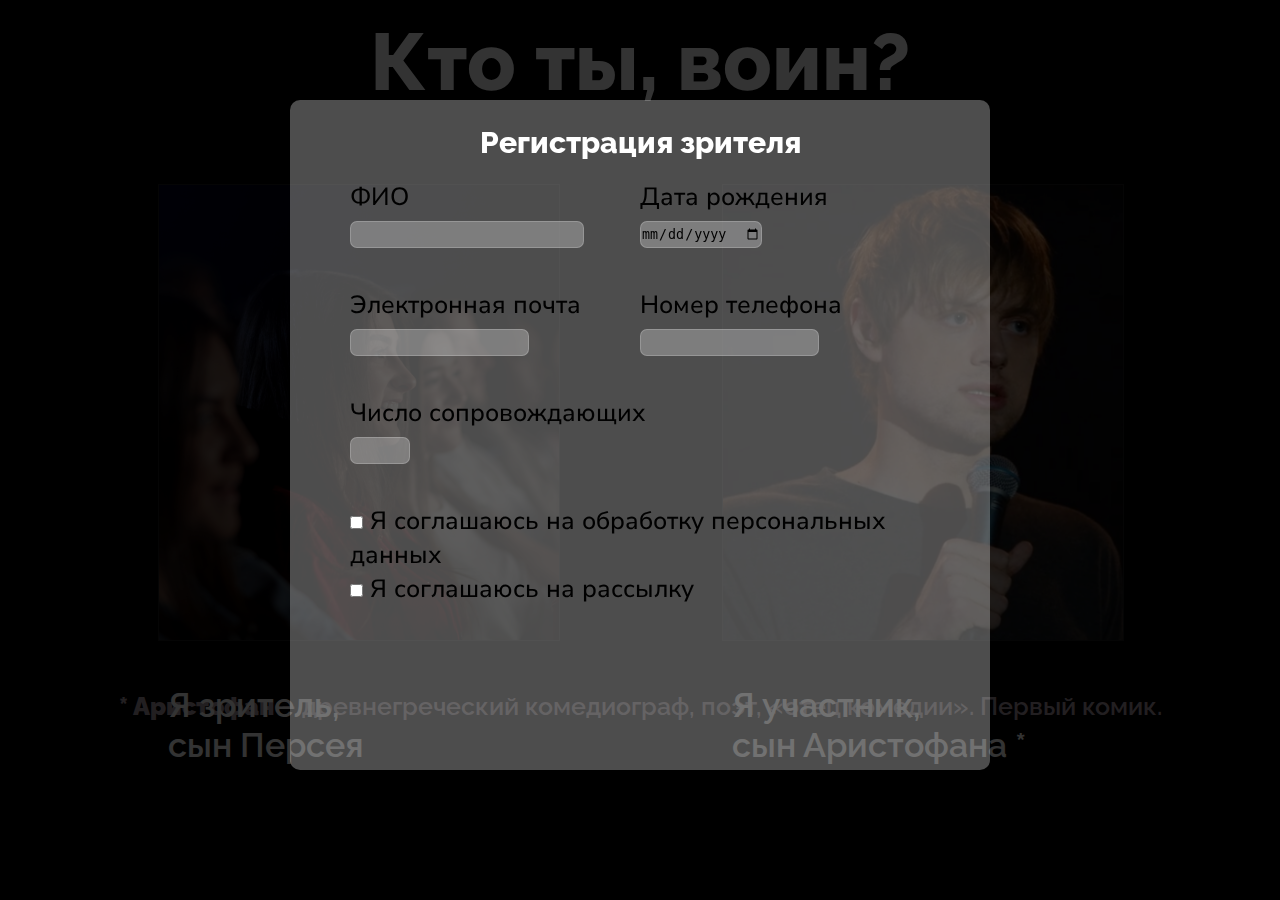
==== registration.html @ 49f952d5 "Продолжение верстки попап-окна регистрации" ====
<!DOCTYPE html>
<html lang="en">
<head>
    <meta charset="UTF-8">
    <meta name="viewport" content="width=device-width, initial-scale=1.0">
    <link rel="stylesheet" type="text/css" href="css/style.css" />
    <title>Document</title>
</head>
<body class="reg_page">
    <h1>Кто ты, воин?</h1>
    <div class="pictures">
        <div class="viewer">
            <a href="#">    
                <div class="img_wrap">                     
                    <img class="pic" src="viewer.png" alt="Я зритель" width="400">
                </div>
            </a> 
            <p>Я зритель,<br>сын Персея</p>                    
        </div>
        <div class="participant">
            <a href="#">      
            <div class="img_wrap">           
                    <img class="pic" src="participant.png" alt="Я участник" width="400">     
            </div>
        </a> 
        <p>Я участник,<br>сын Аристофана *</p>                     
        </div>
    </div>
    <p class="aristophan"><b>* Аристофан</b> – древнегреческий комедиограф, поэт, «отец комедии». Первый комик.</p>


<div class="popup_viewer">
    <div class="popup_content">
        <div class="popup_header">
            <h1>Регистрация зрителя</h1>
        </div>
        <div class="popup_form">
            <form>
                <div class="data">
                    <div class="name_date_block">
                        <div class="input_person_info_block">
                            <p class="input_name">ФИО</p>
                            <input type="text">
                        </div>
                        <div class="input_date_block">
                            <p class="input_date">Дата рождения</p>
                            <input type="date">
                        </div>
                    </div>
                    <div class="communication_block">
                        <div class="input_email_block">
                            <p class="input_email">Электронная почта</p>
                            <input type="email">
                        </div>
                        <div class="input_phone_block">
                            <p class="input_phone">Номер телефона</p>
                            <input type="tel">
                        </div>
                    </div>
                    <div class="input_number_of_friends_block">
                        <p class="input_number">Число сопровождающих</p>
                        <input type="number">
                    </div>
                    <div class="checkboxes">
                        <div class="i_agree_block">
                            <input class="i_agree" type="checkbox" name="agreement">
                            <label for="i_agree">Я соглашаюсь на обработку персональных данных</label>
                        </div>      
                        <div class="i_agree_block">
                            <input class="i_agree2" type="checkbox" name="agreement">
                            <label for="i_agree2">Я соглашаюсь на рассылку</label>
                        </div>                         
                    </div>           
                </div>
            </form>
        </div>
    </div>
</div>

<!-- <div class="popup_participant">
    <div class="popup_content">
        <div class="popup_header">
            <h1>Регистрация участника</h1>
        </div>
        <div class="popup_form">
            <p>форма</p>
        </div>
    </div>
</div> -->

</body>
</html>
---- css/style.css ----
@import url('https://fonts.googleapis.com/css2?family=Koh+Santepheap&family=Oswald&family=Raleway:wght@400;600;800&family=Russo+One&display=swap');
@import url('https://fonts.googleapis.com/css2?family=Nunito+Sans:opsz,wght@6..12,500&display=swap');

* {
    margin: 0;
    padding: 0;
}

html, body {
    width: 100%;
    height: 100%;
    margin: 0 auto;
}

html {
    scroll-behavior: smooth;
}

.first_screen {
    width: 100%;
    height: 100%;
    background-image: url("../main_screen.png");
    background-size:cover;
    background-position: 25% 25%;
}

.top_part {
    display: flex;
    margin-top: -10px;
}

.left, .right {
    width: 50%;
}


header > div {
    text-align: center;
}

.politech {
    color: white;
    font-family: "Koh Santepheap";
    font-weight: 400;
    font-size: 40px;
}

.opened {
    color: white;
    font-family: "Russo One";
    font-weight: 400;
    font-size: 80px;
    text-align: center;
}

.standup {
    color: white;
    font-family: Oswald;
    font-weight: 400;
    font-size: 130px;
    margin-top: -40px;
    text-align: center;
}

.stand, .time {
    color: #CC79FF;
}

.show {
    color: white;
    font-family: "Russo One";
    font-weight: 400;
    text-align: center;
    font-size: 40px;
    margin-top: -20px;
}

.take_part {
    color: white;
    font-family: Raleway;
    font-weight: 400;
    text-align: center;
    margin-top: 10px;
    font-size: 30px;
}

.main_text {
    margin-top: 60px;
}

.button_take_part {
    display: block;
    margin: 50px auto 0 auto;
    width: 40%;
    font-family: Raleway;
    font-weight: 600;
    font-size: 32px;
    text-decoration: none;
    color: white;
    text-align: center;
    border-top: 3px solid white;
    border-bottom: 3px solid white;
    padding: 12px 70px;
    transition: 0.5s;
}

.bottom_part {
    text-align: right;
    padding-right: 5%;
}

.bottom_part > p {
    font-family: "Russo One";
    font-weight: 400;
    font-size: 40px;
    color: white;
}

.button_take_part:hover {
    border-top: 3px solid rgba(90%, 56%, 100%, 0.63);
    border-bottom: 3px solid rgba(90%, 56%, 100%, 0.63);
    color: rgba(90%, 56%, 100%, 0.63);
    transition: 0.5s;
}

.reg_page {
    background-color: black;
}

h1 {
    padding-top: 15px;
    display: block;
    color: white;
    font-family: Raleway;
    font-weight: 800;
    text-align: center;
    font-size: 80px;
}

.pictures {
    display: flex;
    padding-top: 45px;
    justify-content: space-between;
}

.viewer, .participant {
    width: 400;
    color: white;
    padding: 30px;
}

.viewer {
    margin-left: 10%;
}

.participant {
    margin-right: 10%;
}

.img_wrap {
    position: relative;
    color: white;
    width: 400px;
}

.viewer p, .participant p {
    position: absolute;
    display: block;
    padding: 10px;
    top:75%;
    font-family: Raleway;
    font-weight: 600;
    font-size: 34px;
    z-index: 10;
    transition: 0.5s;
}

.pic {
    display: block;
    margin: 0 auto;
    border: 0.5px solid #1c1c1c;
    transition: 0.5s;
}

.viewer:hover img, .participant:hover img {
    transform: scale(1.1);
}

.viewer:hover p, .participant:hover p {
    font-size: 60px;
    color: #7a373e;
}

.aristophan {
    display: block;
    text-align: center;
    color: #ab9aa4;
    margin-top: 20px;
    font-family: Raleway;
    font-weight: 600;
    font-size: 25px;
}

.info_block {
    background-color: black;
}

.location, .comedians, .menu_list {
    display: flex;
    justify-content: space-between;
    color: white;
    font-size: 20px;
    font-family: Raleway;
}

.comedians, .menu_list {
    margin-top: 45px;
}

.location {
    margin-top: 20px;
}

.drinks {
    color: rgba(255, 0, 0, 0.42);
}

.fire_icon {
    width: 30px;
}

.menu_list div:not(:first-child) {
    text-align: center;
}

.info_block {
    padding-left: 30px;
    padding-right: 30px;
    padding-bottom: 10px;
}

.location_pics, .comedians_pics, .menu_items_wrap {
    display: flex;
    justify-content: space-around;
    width: 90%;
}

.menu_items_wrap {
    width: 90%;
}

.arrow_wrap {
    height: 5%;
    align-items: center;
}

.arrow_wrap img {
    width: 40px;
    display: block;
    margin: 0 auto;
}

.popup_viewer, .popup_participant {
    background-color: rgba(0,0,0,0.8);
    height: 100%;
    width: 100%;
    position: fixed;
    top:0;
    left:0;
    z-index: 100;
}

.popup_viewer h1, .popup_participant h1 {
    font-size: 30px;
}

.popup_content {
    background-color: white;
    margin-top:100px;
    margin-left: auto;
    margin-right: auto;
    width: 50%;
    height: 70%;
    border-radius: 10px;
    padding: 10px 30px 30px 30px;
    background-color: rgba(255,255,255,0.3);
}

.popup_form {
    padding-left: 30px;
    padding-right: 30px;
    margin-top: 20px;
    font-family: 'Nunito Sans';
    font-weight: 500;
    font-size: 25px;
}


.name_date_block, .communication_block {
    display: flex;
    justify-content: space-between;
}

.name_date_block div, .communication_block div {
    width: 50%;
}

.input_person_info_block input {
    width: 80%;
}

.data > div {
    margin-top: 20px;
}

.data input {
    height: 25px;
    border-radius: 7px;
    background-color: rgba(255, 255, 255, 0.273);
    border: 1px solid rgba(255, 255, 255, 0.193);
}

.data > div:not(:first-child) {
    margin-top: 40px;
}

.input_number_of_friends_block input {
    width: 10%;
}

.data input[type="radio"]:first-of-type {
    margin-top: 20px;
}

input[type="checkbox"] {
    vertical-align:sub;
}
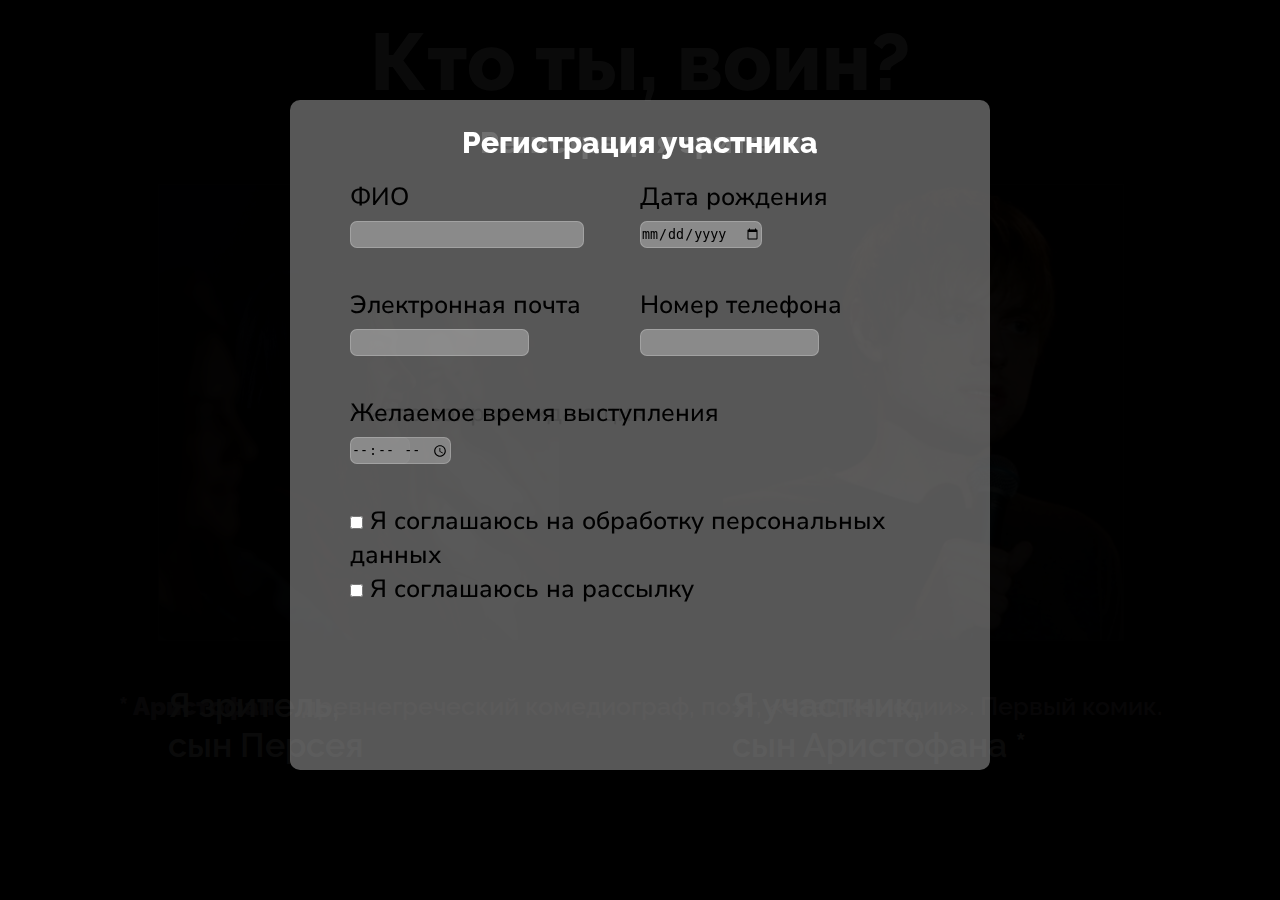
==== commit 2ba65023: "Продолжение верстки попап-окна регистрации" ====
--- a/registration.html
+++ b/registration.html
@@ -77,16 +77,53 @@
     </div>
 </div>
 
-<!-- <div class="popup_participant">
+<div class="popup_participant">
     <div class="popup_content">
         <div class="popup_header">
             <h1>Регистрация участника</h1>
         </div>
         <div class="popup_form">
-            <p>форма</p>
+            <form>
+                <div class="data">
+                    <div class="name_date_block">
+                        <div class="input_person_info_block">
+                            <p class="input_name">ФИО</p>
+                            <input type="text">
+                        </div>
+                        <div class="input_date_block">
+                            <p class="input_date">Дата рождения</p>
+                            <input type="date">
+                        </div>
+                    </div>
+                    <div class="communication_block">
+                        <div class="input_email_block">
+                            <p class="input_email">Электронная почта</p>
+                            <input type="email">
+                        </div>
+                        <div class="input_phone_block">
+                            <p class="input_phone">Номер телефона</p>
+                            <input type="tel">
+                        </div>
+                    </div>
+                    <div class="input_performance_time">
+                        <p class="input_number">Желаемое время выступления</p>
+                        <input type="time">
+                    </div>
+                    <div class="checkboxes">
+                        <div class="i_agree_block">
+                            <input class="i_agree" type="checkbox" name="agreement">
+                            <label for="i_agree">Я соглашаюсь на обработку персональных данных</label>
+                        </div>      
+                        <div class="i_agree_block">
+                            <input class="i_agree2" type="checkbox" name="agreement">
+                            <label for="i_agree2">Я соглашаюсь на рассылку</label>
+                        </div>                         
+                    </div>           
+                </div>
+            </form>
         </div>
     </div>
-</div> -->
+</div>
 
 </body>
 </html>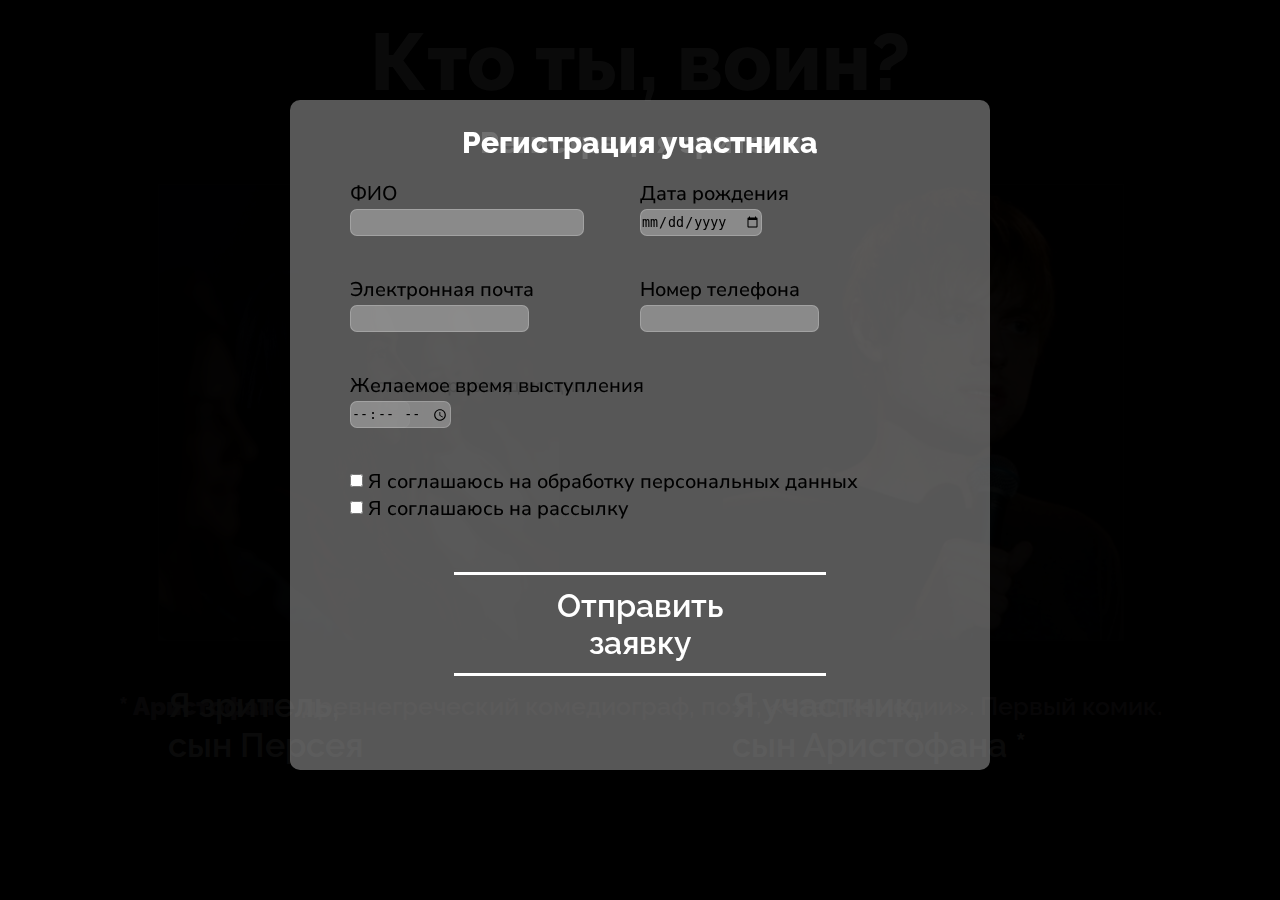
==== commit d3992d78: "/" ====
--- a/registration.html
+++ b/registration.html
@@ -69,7 +69,8 @@
                         <div class="i_agree_block">
                             <input class="i_agree2" type="checkbox" name="agreement">
                             <label for="i_agree2">Я соглашаюсь на рассылку</label>
-                        </div>                         
+                        </div>       
+                        <div class="button"><a href="#" class="button_send">Отправить заявку</a></div>                  
                     </div>           
                 </div>
             </form>
@@ -117,7 +118,8 @@
                         <div class="i_agree_block">
                             <input class="i_agree2" type="checkbox" name="agreement">
                             <label for="i_agree2">Я соглашаюсь на рассылку</label>
-                        </div>                         
+                        </div>                            
+                        <div class="button"><a href="#" class="button_send">Отправить заявку</a></div>
                     </div>           
                 </div>
             </form>
--- a/css/style.css
+++ b/css/style.css
@@ -88,7 +88,7 @@
     margin-top: 60px;
 }
 
-.button_take_part {
+.button_take_part, .button_send {
     display: block;
     margin: 50px auto 0 auto;
     width: 40%;
@@ -116,7 +116,7 @@
     color: white;
 }
 
-.button_take_part:hover {
+.button_take_part:hover, .button_send:hover {
     border-top: 3px solid rgba(90%, 56%, 100%, 0.63);
     border-bottom: 3px solid rgba(90%, 56%, 100%, 0.63);
     color: rgba(90%, 56%, 100%, 0.63);
@@ -292,7 +292,7 @@
     margin-top: 20px;
     font-family: 'Nunito Sans';
     font-weight: 500;
-    font-size: 25px;
+    font-size: 20px;
 }
 
 
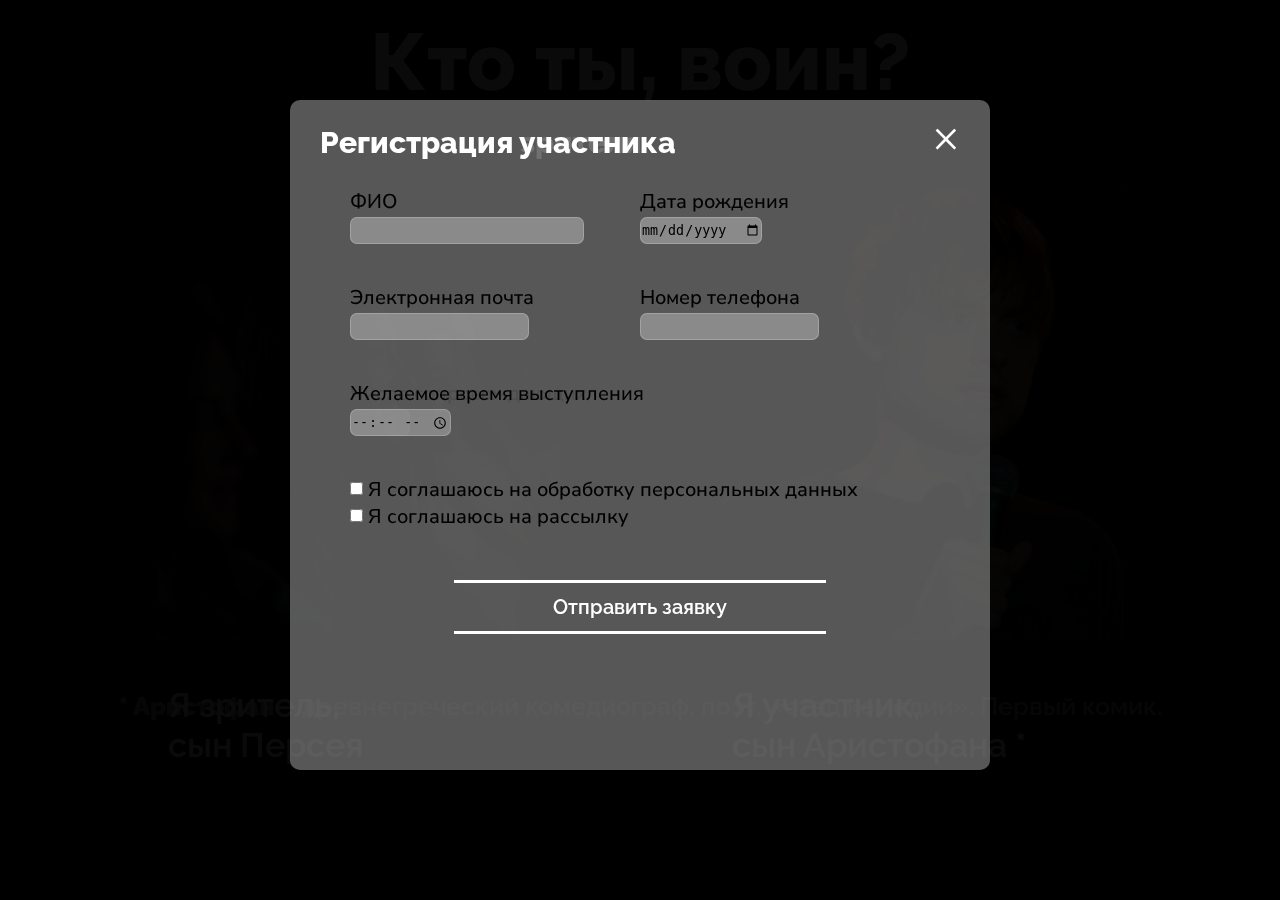
==== commit a686d66b: "/" ====
--- a/registration.html
+++ b/registration.html
@@ -32,7 +32,7 @@
 <div class="popup_viewer">
     <div class="popup_content">
         <div class="popup_header">
-            <h1>Регистрация зрителя</h1>
+            <h1>Регистрация зрителя</h1><a href="#" class="close">×</a>
         </div>
         <div class="popup_form">
             <form>
@@ -81,7 +81,7 @@
 <div class="popup_participant">
     <div class="popup_content">
         <div class="popup_header">
-            <h1>Регистрация участника</h1>
+            <h1>Регистрация участника</h1><a href="#" class="close">×</a>
         </div>
         <div class="popup_form">
             <form>
--- a/css/style.css
+++ b/css/style.css
@@ -102,6 +102,10 @@
     border-bottom: 3px solid white;
     padding: 12px 70px;
     transition: 0.5s;
+}
+
+.button_send {
+    font-size: 20px;
 }
 
 .bottom_part {
@@ -268,6 +272,8 @@
     top:0;
     left:0;
     z-index: 100;
+    /* opacity: 0;
+    visibility: hidden; */
 }
 
 .popup_viewer h1, .popup_participant h1 {
@@ -334,4 +340,15 @@
 
 input[type="checkbox"] {
     vertical-align:sub;
+}
+
+.close {
+    text-decoration: none;
+    color: white;
+    font-size: 50px;
+}
+
+.popup_header {
+    display: flex;
+    justify-content: space-between;
 }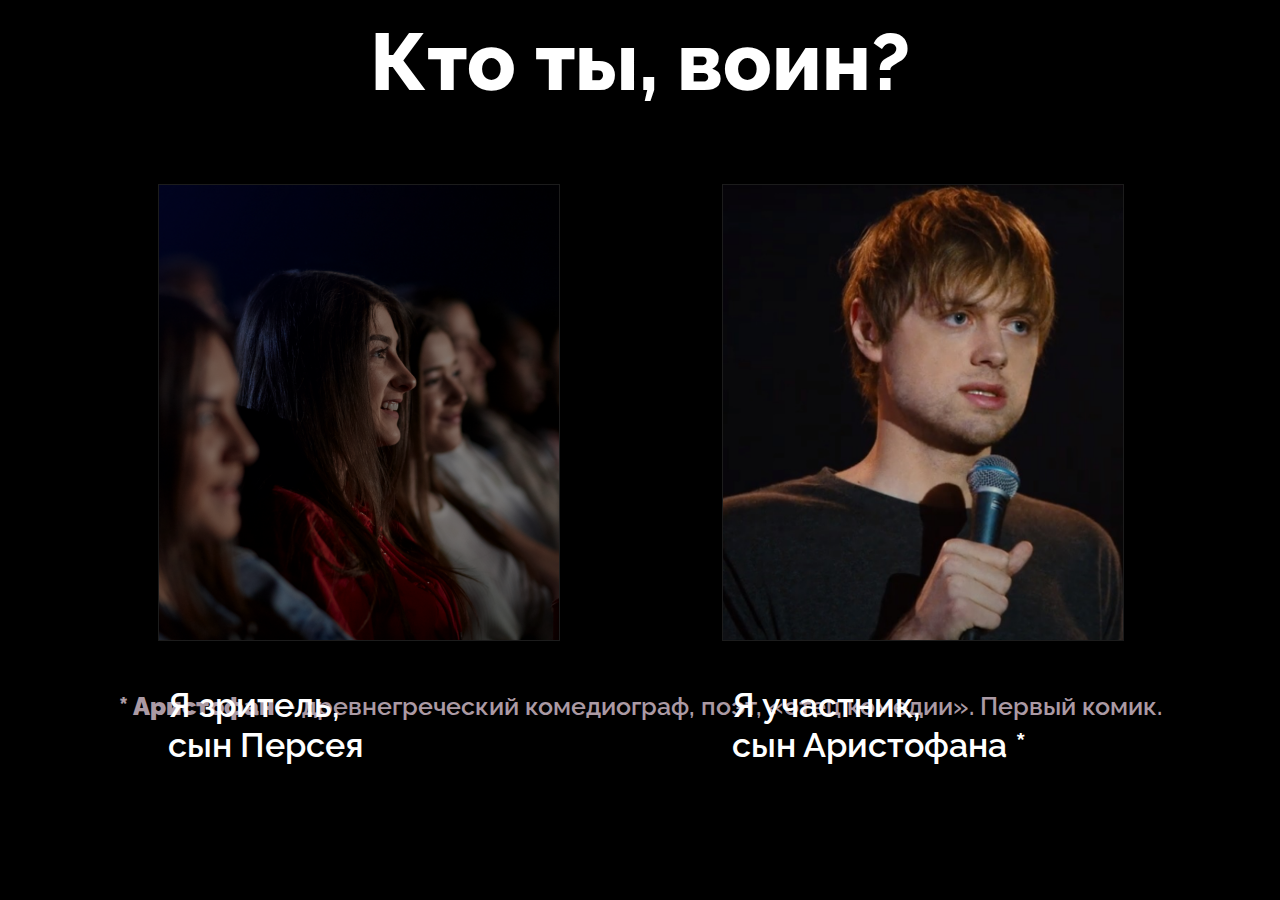
==== commit 07ed6052: "Показ/скрытие попап-окна" ====
--- a/registration.html
+++ b/registration.html
@@ -10,7 +10,7 @@
     <h1>Кто ты, воин?</h1>
     <div class="pictures">
         <div class="viewer">
-            <a href="#">    
+            <a class="viewer_reg_link" href="#" name="viewer_reg_link">    
                 <div class="img_wrap">                     
                     <img class="pic" src="viewer.png" alt="Я зритель" width="400">
                 </div>
@@ -18,7 +18,7 @@
             <p>Я зритель,<br>сын Персея</p>                    
         </div>
         <div class="participant">
-            <a href="#">      
+            <a class="participant_reg_link" href="#" name="participant_reg_link">      
             <div class="img_wrap">           
                     <img class="pic" src="participant.png" alt="Я участник" width="400">     
             </div>
@@ -29,10 +29,10 @@
     <p class="aristophan"><b>* Аристофан</b> – древнегреческий комедиограф, поэт, «отец комедии». Первый комик.</p>
 
 
-<div class="popup_viewer">
+<div class="popup_viewer" name="popup_viewer">
     <div class="popup_content">
         <div class="popup_header">
-            <h1>Регистрация зрителя</h1><a href="#" class="close">×</a>
+            <h1>Регистрация зрителя</h1><a href="#" class="close_view" name="close_view">×</a>
         </div>
         <div class="popup_form">
             <form>
@@ -78,10 +78,10 @@
     </div>
 </div>
 
-<div class="popup_participant">
+<div class="popup_participant" name="popup_participant">
     <div class="popup_content">
         <div class="popup_header">
-            <h1>Регистрация участника</h1><a href="#" class="close">×</a>
+            <h1>Регистрация участника</h1><a href="#" class="close_part" name="close_part">×</a>
         </div>
         <div class="popup_form">
             <form>
@@ -126,6 +126,7 @@
         </div>
     </div>
 </div>
-
+<script src="scripts/show_popup_script.js"></script>
+<script src="scripts/close_popup_script.js"></script>
 </body>
 </html>--- a/css/style.css
+++ b/css/style.css
@@ -272,8 +272,8 @@
     top:0;
     left:0;
     z-index: 100;
-    /* opacity: 0;
-    visibility: hidden; */
+    opacity: 0;
+    visibility: hidden;
 }
 
 .popup_viewer h1, .popup_participant h1 {
@@ -342,7 +342,7 @@
     vertical-align:sub;
 }
 
-.close {
+.close_part, .close_view {
     text-decoration: none;
     color: white;
     font-size: 50px;
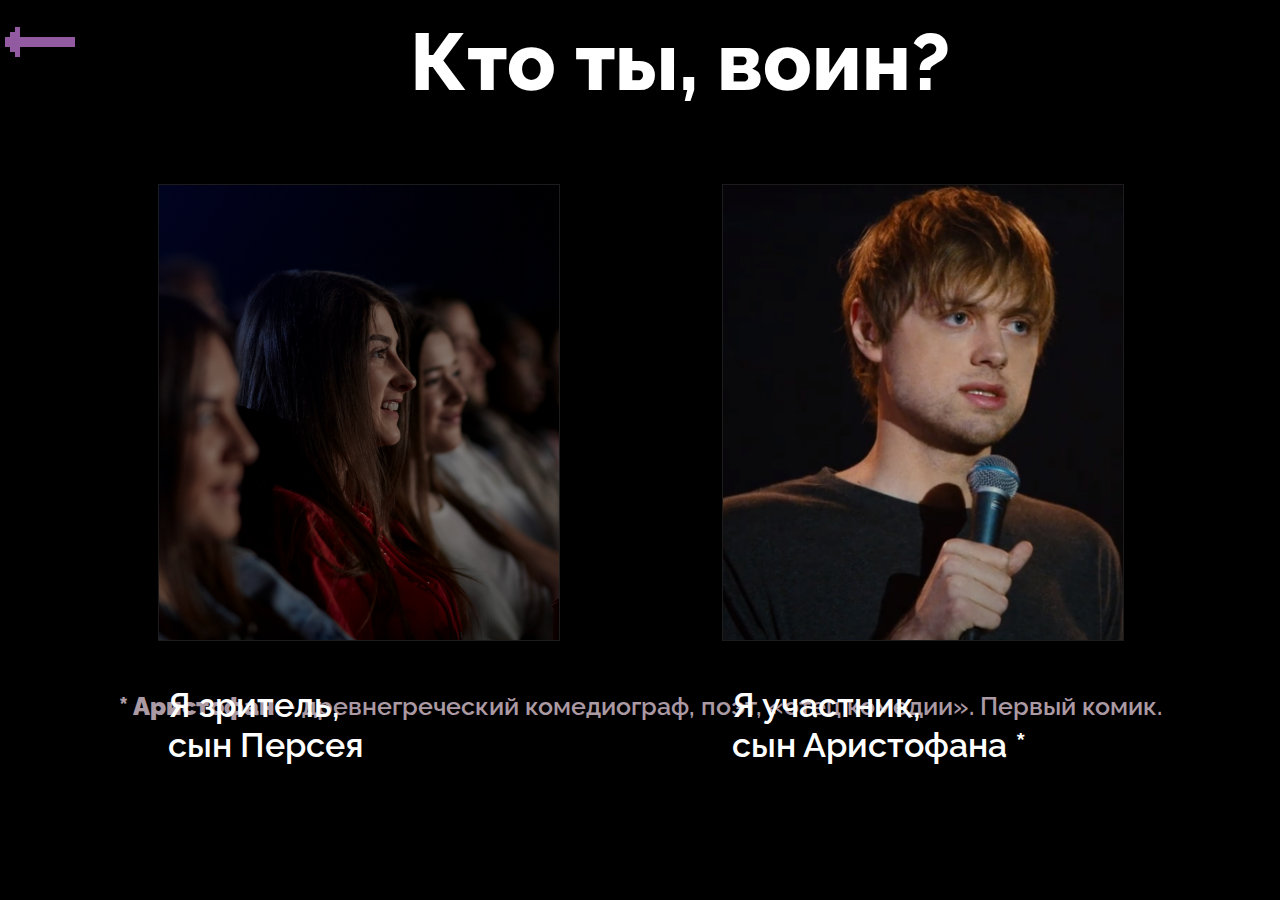
==== commit ea796ca3: "Доработка страницы регистрации" ====
--- a/registration.html
+++ b/registration.html
@@ -4,10 +4,13 @@
     <meta charset="UTF-8">
     <meta name="viewport" content="width=device-width, initial-scale=1.0">
     <link rel="stylesheet" type="text/css" href="css/style.css" />
-    <title>Document</title>
+    <title>Открытое STAND UP шоу на Патриарших</title>
 </head>
 <body class="reg_page">
-    <h1>Кто ты, воин?</h1>
+    <div class="main_header">
+        <a class="back_link" href="index.html">🠔</a>
+        <h1>Кто ты, воин?</h1>
+    </div>
     <div class="pictures">
         <div class="viewer">
             <a class="viewer_reg_link" href="#" name="viewer_reg_link">    
@@ -40,38 +43,39 @@
                     <div class="name_date_block">
                         <div class="input_person_info_block">
                             <p class="input_name">ФИО</p>
-                            <input type="text">
+                            <input type="text" name="viewer_input">
                         </div>
                         <div class="input_date_block">
                             <p class="input_date">Дата рождения</p>
-                            <input type="date">
+                            <input type="date" name="viewer_input">
                         </div>
                     </div>
                     <div class="communication_block">
                         <div class="input_email_block">
                             <p class="input_email">Электронная почта</p>
-                            <input type="email">
+                            <input type="email" name="viewer_input">
                         </div>
                         <div class="input_phone_block">
                             <p class="input_phone">Номер телефона</p>
-                            <input type="tel">
+                            <input type="tel" name="viewer_input">
                         </div>
                     </div>
                     <div class="input_number_of_friends_block">
                         <p class="input_number">Число сопровождающих</p>
-                        <input type="number">
+                        <input type="number" name="viewer_input">
                     </div>
                     <div class="checkboxes">
                         <div class="i_agree_block">
-                            <input class="i_agree" type="checkbox" name="agreement">
+                            <input class="i_agree" type="checkbox" name="agreement viewer_input">
                             <label for="i_agree">Я соглашаюсь на обработку персональных данных</label>
                         </div>      
                         <div class="i_agree_block">
-                            <input class="i_agree2" type="checkbox" name="agreement">
+                            <input class="i_agree2" type="checkbox" name="agreement viewer_input">
                             <label for="i_agree2">Я соглашаюсь на рассылку</label>
                         </div>       
-                        <div class="button"><a href="#" class="button_send">Отправить заявку</a></div>                  
-                    </div>           
+                        
+                    </div>        
+                    <div class="button"><a href="#" class="viewer_button_send">Отправить заявку</a></div>                     
                 </div>
             </form>
         </div>
@@ -89,44 +93,54 @@
                     <div class="name_date_block">
                         <div class="input_person_info_block">
                             <p class="input_name">ФИО</p>
-                            <input type="text">
+                            <input type="text" name="participant_input">
                         </div>
                         <div class="input_date_block">
                             <p class="input_date">Дата рождения</p>
-                            <input type="date">
+                            <input type="date" name="participant_input">
                         </div>
                     </div>
                     <div class="communication_block">
                         <div class="input_email_block">
                             <p class="input_email">Электронная почта</p>
-                            <input type="email">
+                            <input type="email" name="participant_input">
                         </div>
                         <div class="input_phone_block">
                             <p class="input_phone">Номер телефона</p>
-                            <input type="tel">
+                            <input type="tel" name="participant_input">
                         </div>
                     </div>
                     <div class="input_performance_time">
                         <p class="input_number">Желаемое время выступления</p>
-                        <input type="time">
+                        <input type="time" name="participant_input">
                     </div>
                     <div class="checkboxes">
                         <div class="i_agree_block">
-                            <input class="i_agree" type="checkbox" name="agreement">
+                            <input class="i_agree" type="checkbox" name="agreement participant_input">
                             <label for="i_agree">Я соглашаюсь на обработку персональных данных</label>
                         </div>      
                         <div class="i_agree_block">
-                            <input class="i_agree2" type="checkbox" name="agreement">
+                            <input class="i_agree2" type="checkbox" name="agreement participant_input">
                             <label for="i_agree2">Я соглашаюсь на рассылку</label>
                         </div>                            
-                        <div class="button"><a href="#" class="button_send">Отправить заявку</a></div>
-                    </div>           
+                        
+                    </div>        
+                    <div class="button"><a href="#" class="participant_button_send">Отправить заявку</a></div>   
                 </div>
             </form>
         </div>
     </div>
 </div>
+
+<div class="popup_thanks">
+    <div class="popup_thanks_content">
+        <a href="#" class="close_thanks_popup" name="close_thanks_popup">×</a>
+        <p>Вы успешно зарегистрировались!</p>
+    </div>  
+</div>
+
 <script src="scripts/show_popup_script.js"></script>
 <script src="scripts/close_popup_script.js"></script>
+<script src="scripts/send_data_script.js"></script>
 </body>
 </html>--- a/css/style.css
+++ b/css/style.css
@@ -10,6 +10,27 @@
     width: 100%;
     height: 100%;
     margin: 0 auto;
+}
+
+.main_header {
+    display: flex;
+    justify-content: space-between;
+}
+
+.main_header h1 {
+    width: 100%;
+}
+
+.back_link {
+    color: white; 
+    font-size: 80px; 
+    display: block; 
+    text-decoration: none;
+    transition: 0.5s;
+}
+
+.back_link:hover {
+    color: rgba(90%, 56%, 100%, 0.63);
 }
 
 html {
@@ -82,13 +103,14 @@
     text-align: center;
     margin-top: 10px;
     font-size: 30px;
+    transition: 0.5s;
 }
 
 .main_text {
     margin-top: 60px;
 }
 
-.button_take_part, .button_send {
+.button_take_part, .viewer_button_send, .participant_button_send {
     display: block;
     margin: 50px auto 0 auto;
     width: 40%;
@@ -104,8 +126,9 @@
     transition: 0.5s;
 }
 
-.button_send {
+.viewer_button_send, .participant_button_send {
     font-size: 20px;
+    margin-top: 75px;
 }
 
 .bottom_part {
@@ -120,11 +143,10 @@
     color: white;
 }
 
-.button_take_part:hover, .button_send:hover {
+.button_take_part:hover, .viewer_button_send:hover, .participant_button_send:hover {
     border-top: 3px solid rgba(90%, 56%, 100%, 0.63);
     border-bottom: 3px solid rgba(90%, 56%, 100%, 0.63);
     color: rgba(90%, 56%, 100%, 0.63);
-    transition: 0.5s;
 }
 
 .reg_page {
@@ -264,7 +286,7 @@
     margin: 0 auto;
 }
 
-.popup_viewer, .popup_participant {
+.popup_viewer, .popup_participant, .popup_thanks {
     background-color: rgba(0,0,0,0.8);
     height: 100%;
     width: 100%;
@@ -281,7 +303,6 @@
 }
 
 .popup_content {
-    background-color: white;
     margin-top:100px;
     margin-left: auto;
     margin-right: auto;
@@ -292,13 +313,33 @@
     background-color: rgba(255,255,255,0.3);
 }
 
+.popup_thanks_content {
+    margin-left: auto;
+    margin-right: auto;
+    margin-top:200px;
+    width: 40%;
+    font-family: 'Nunito Sans';
+    text-align: center;
+    font-weight: 500;
+    font-size: 30px;
+    height: 10%;
+    border-radius: 10px;
+    padding: 0 30px 30px 30px;
+    background-color: rgba(255,255,255,0.3);
+}
+
+.popup_thanks p {
+    margin: 30px auto;
+}
+
+
 .popup_form {
     padding-left: 30px;
     padding-right: 30px;
-    margin-top: 20px;
+    margin-top: 15px;
     font-family: 'Nunito Sans';
     font-weight: 500;
-    font-size: 20px;
+    font-size: 15px;
 }
 
 
@@ -327,7 +368,7 @@
 }
 
 .data > div:not(:first-child) {
-    margin-top: 40px;
+    margin-top: 25px;
 }
 
 .input_number_of_friends_block input {
@@ -342,10 +383,16 @@
     vertical-align:sub;
 }
 
-.close_part, .close_view {
+.close_part, .close_view, .close_thanks_popup {
     text-decoration: none;
     color: white;
     font-size: 50px;
+}
+
+.close_thanks_popup {
+    display: block;
+    width: 5%;
+    float: right;
 }
 
 .popup_header {
